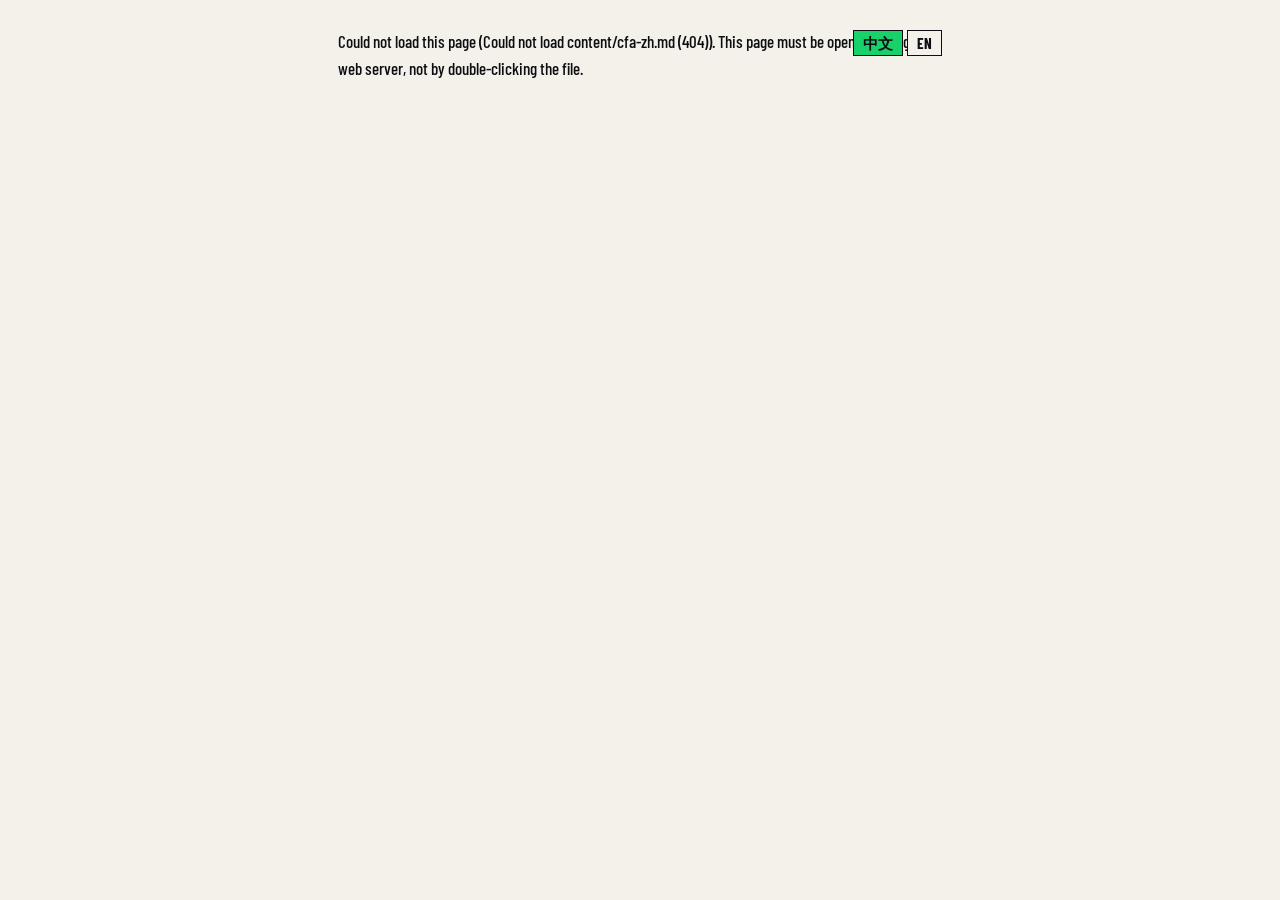
==== cfa/index.html @ 2e876322 "Add files via upload" ====
<!doctype html>
<html lang="zh-Hans">
<head>
<meta charset="utf-8">
<meta name="viewport" content="width=device-width, initial-scale=1">
<title>文献征集 Call For Articles | Dino Ge Zhang</title>
<meta name="description" content="《中文媒介理论选集》文献征集 / Call for articles: An Anthology of Sinophone Media Theory.">
<link rel="canonical" href="https://zdi.no/cfa/">

<!-- What appears when the link is shared -->
<meta property="og:type" content="website">
<meta property="og:site_name" content="Dino Ge Zhang">
<meta property="og:title" content="文献征集 Call For Articles | Dino Ge Zhang">
<meta property="og:description" content="《中文媒介理论选集》文献征集 / Call for articles: An Anthology of Sinophone Media Theory.">
<meta property="og:url" content="https://zdi.no/cfa/">
<meta property="og:image" content="https://zdi.no/assets/share-preview.jpg">
<meta property="og:image:type" content="image/jpeg">
<meta property="og:image:width" content="1200">
<meta property="og:image:height" content="630">
<meta property="og:image:alt" content="DINO ZHANG, zdi.no">
<meta name="twitter:card" content="summary_large_image">
<meta name="twitter:title" content="文献征集 Call For Articles | Dino Ge Zhang">
<meta name="twitter:description" content="《中文媒介理论选集》文献征集 / Call for articles: An Anthology of Sinophone Media Theory.">
<meta name="twitter:image" content="https://zdi.no/assets/share-preview.jpg">
<meta name="twitter:image:alt" content="DINO ZHANG, zdi.no">

<link rel="icon" href="../favicon.ico" sizes="16x16 32x32 48x48">
<link rel="icon" type="image/png" sizes="32x32" href="../assets/icons/favicon-32.png">
<link rel="apple-touch-icon" href="../assets/icons/apple-touch-icon.png">
<link rel="preconnect" href="https://fonts.googleapis.com">
<link rel="preconnect" href="https://fonts.gstatic.com" crossorigin>
<link href="https://fonts.googleapis.com/css2?family=Bungee&family=Barlow+Condensed:ital,wght@0,400;0,500;0,600;0,700;0,800;1,500;1,600&display=swap" rel="stylesheet">
<link rel="stylesheet" href="../assets/style.css">
</head>
<body class="work" data-root="../">

<div class="page" id="top">

  <!-- Language switch: Chinese is shown first; EN shows the English text -->
  <nav class="lang" aria-label="Language">
    <button type="button" data-lang="zh" lang="zh-Hans" aria-pressed="true">中文</button>
    <button type="button" data-lang="en" lang="en" aria-pressed="false">EN</button>
  </nav>

  <!-- The text comes from content/cfa-zh.md (Chinese, shown first) and content/cfa-en.md (English) -->
  <main class="doc" id="doc" lang="zh-Hans" data-default-lang="zh"
        data-content-zh="content/cfa-zh.md" data-content-en="content/cfa-en.md">
    <noscript><p>This page needs JavaScript. The text is in
      <a href="../content/cfa-zh.md">content/cfa-zh.md</a> (中文) and
      <a href="../content/cfa-en.md">content/cfa-en.md</a> (English).</p></noscript>
  </main>

</div>

<script src="../assets/content.js"></script>
<script src="../assets/doc.js"></script>
</body>
</html>
---- assets/style.css ----
/* anthropos.live: shared styles for the Home and Work pages */

:root {
  --ink: #0d0d12;
  --paper: #f4f1ea;
  --green: #19d16a;
  --green-dark: #0b5e30;
  --red: #e10a1f;
  --font: 'Barlow Condensed', 'Arial Narrow', Arial, sans-serif;
  --display: 'Bungee', 'Arial Black', Impact, sans-serif;
  --tile: 100vw;
}

*, *::before, *::after { box-sizing: border-box; }
html { -webkit-text-size-adjust: 100%; }
body { margin: 0; background: var(--ink); color: var(--ink); font-family: var(--font); font-weight: 500; }
a { color: inherit; }
a:focus-visible { outline: 3px solid var(--green); outline-offset: 2px; }

.sr-only {
  position: absolute; width: 1px; height: 1px; margin: -1px; overflow: hidden;
  clip: rect(0 0 0 0); white-space: nowrap;
}

@keyframes blink { 50% { opacity: 0; } }
@keyframes spin { from { transform: rotateY(0deg); } to { transform: rotateY(360deg); } }
@keyframes shine {
  from { background-position: 0 0, 0 0, 0 0; }
  to { background-position: var(--tile) 0, 0 0, 0 0; }
}
@keyframes drift { from { transform: translateX(var(--lw, 100vw)); } to { transform: translateX(-100%); } }

/* ------------------------------------------------------------------ HOME */

.home {
  position: relative; display: flex; flex-direction: column;
  height: 100vh; height: 100svh; min-height: 520px; overflow: hidden; background: var(--ink);
}
.home::after { /* scanlines */
  content: ''; position: absolute; inset: 0; z-index: 1; pointer-events: none;
  background-image: repeating-linear-gradient(0deg, rgba(0,0,0,.22) 0, rgba(0,0,0,.22) 1px, rgba(0,0,0,0) 1px, rgba(0,0,0,0) 3px);
}

.stage {
  position: relative; z-index: 0; flex: 1 1 auto; min-height: 0;
  display: flex; align-items: center; justify-content: center; perspective: 1800px;
}
.scene {
  --dino: min(30.5vw, 58vh);
  position: relative; width: 100%; height: calc(var(--dino) * 1.15);
  transform-style: preserve-3d; animation: spin 8s linear infinite;
  font-family: var(--display); font-size: var(--dino); line-height: 1;
}
.layer {
  position: absolute; left: 0; top: 0; width: 100%; height: 100%;
  display: flex; align-items: center; justify-content: center; white-space: nowrap;
  transform: translateZ(calc(var(--k) * var(--dino) * 0.0095));
}
.layer.side { color: var(--green-dark); }
.layer.face {
  color: transparent; -webkit-background-clip: text; background-clip: text;
  background-repeat: repeat-x, no-repeat, no-repeat;
  background-size: var(--tile) 100%, 100% 100%, 100% 100%;
  background-image:
    linear-gradient(100deg, rgba(255,255,255,0) 0%, rgba(255,255,255,0) 42%, rgba(255,255,255,.9) 50%, rgba(255,255,255,0) 58%, rgba(255,255,255,0) 100%),
    linear-gradient(180deg, rgba(255,255,255,.5) 0%, rgba(255,255,255,0) 42%, rgba(0,0,0,.32) 100%),
    linear-gradient(0deg, var(--green), var(--green));
  animation: shine 3.6s linear infinite;
}

/* floating publications */
.ticker {
  --lane: 32px;
  position: absolute; left: 0; right: 0; top: 8px; bottom: 0; z-index: 2; overflow: hidden;
  font-size: 23px; font-weight: 500; color: #fff;
  text-shadow: -1px -1px 0 #000, 1px -1px 0 #000, -1px 1px 0 #000, 1px 1px 0 #000, 0 0 6px rgba(0,0,0,.6);
}
.lane { height: var(--lane); line-height: var(--lane); overflow: hidden; white-space: nowrap; }
.dm { display: inline-block; animation: drift linear infinite; will-change: transform; }
.lane:hover .dm, .lane:focus-within .dm { animation-play-state: paused; }
.item { padding-right: 2.4em; }
.ticker a { color: #fff; text-decoration: underline; text-underline-offset: 4px; text-decoration-thickness: 2px; }
.ticker a:hover, .ticker a:focus-visible { background: var(--red); color: #fff; text-shadow: none; outline: 0; }
.ticker .err { margin: 16px; white-space: normal; line-height: 1.3; }

/* bottom bar: bio, contact, more */
.bar { position: relative; z-index: 3; display: flex; align-items: stretch; gap: 8px; padding: 8px; }
.bio { flex: 1 1 auto; padding: 18px 22px; background: var(--paper); font-size: 23px; line-height: 1.25; }
.bio p { margin: 0; }
.bio p + p { margin-top: 10px; }
.bio-loading { visibility: hidden; }
.bio a { text-decoration: underline; text-underline-offset: 3px; }
.bio a:hover { background: var(--green); }
.bio a:focus-visible { background: var(--green); outline: 3px solid var(--ink); outline-offset: 1px; }
.more {
  flex: none; width: 260px; display: flex; align-items: center; justify-content: center;
  background: var(--green); color: var(--ink); text-align: center; text-decoration: none;
  font-size: 44px; font-weight: 700; line-height: 1; letter-spacing: .01em;
}
.more:hover, .more:focus-visible { background: var(--red); color: #fff; outline: 0; }

/* ------------------------------------------------------------------ WORK */
/* A single narrow column, like an early personal homepage: [ bracket ] links,
   small highlighted section labels, a diamond before each entry, dotted rules. */

body.work { background: var(--paper); color: var(--ink); }
body.work a:focus-visible { outline: 2px solid var(--ink); outline-offset: 1px; }

.page { max-width: 640px; margin: 0 auto; padding: 28px 18px 72px; font-size: 17px; line-height: 1.2; }

.masthead .name { margin: 0 0 6px; font-size: 25px; font-weight: 800; line-height: 1.1; letter-spacing: -.005em; }
.masthead .name a { display: inline-flex; align-items: center; gap: 9px; text-decoration: none; }
.masthead .name a:hover { background: var(--green); }
.rec { display: inline-block; flex: none; width: 11px; height: 11px; border-radius: 50%; background: var(--red); animation: blink 1.4s steps(1) infinite; }


#work { margin-top: 12px; }
#work > section { padding-top: 12px; border-top: 1px dotted rgba(13,13,18,.45); }
#work > section + section { margin-top: 4px; }

.label {
  display: inline-block; margin: 0 0 7px; padding: 1px 7px;
  background: var(--green); color: var(--ink);
  font-size: 16px; font-weight: 700; line-height: 1.35; letter-spacing: .04em; text-transform: uppercase;
}

.entries { list-style: none; margin: 0; padding: 0; }
.entries li { margin: 0 0 5px; padding: 1px 4px; }
.entries li:hover { background: var(--green); }
.entries a { text-decoration: underline; text-underline-offset: 3px; }

.up { margin: 0 0 4px; text-align: right; font-size: 14px; }
.fold {
  margin: 0; padding: 2px 6px; border: 0; background: none; color: var(--ink);
  font: inherit; line-height: 1; cursor: pointer;
}
.fold:hover, .fold:focus-visible { background: var(--green); outline: 0; }
.folded .label { margin-bottom: 0; }
.folded .up { margin: -22px 0 12px; }   /* when folded, the arrow sits on the same line as the label */
.note { margin: 0; }

/* -------------------------------------------- TEXT PAGES (e.g. /cfa/) */
/* Same narrow column as the Work page; the text comes from a file in content/. */

.doc { margin-top: 12px; padding-top: 14px; border-top: 1px dotted rgba(13,13,18,.45); }
.page > .doc:first-child,
.page > .lang + .doc { margin-top: 0; padding-top: 0; border-top: 0; }   /* no name above it: no dividing line */

/* 中文 | EN switch: top right, on the same line as the page title */
.page { position: relative; }
.lang { position: absolute; top: 30px; right: 18px; display: flex; gap: 4px; }
.lang button {
  margin: 0; padding: 3px 9px; border: 1px solid var(--ink); background: var(--paper); color: var(--ink);
  font-family: 'Barlow Condensed', 'PingFang SC', 'Hiragino Sans GB', 'Microsoft YaHei', 'Noto Sans CJK SC', sans-serif;
  font-size: 15px; font-weight: 700; line-height: 1.2; cursor: pointer;
}
.lang button[aria-pressed="true"] { background: var(--green); }
.lang button:hover, .lang button:focus-visible { background: var(--green); outline: 0; }
.lang + .doc .doc-title { padding-right: 110px; }   /* keep a long title clear of the switch */

/* Chinese text: Barlow Condensed has no Chinese characters, so use good Chinese system fonts
   (these also work in mainland China, where Google Fonts are blocked), and give it more line spacing.
   The Chinese font comes FIRST so Chinese punctuation (——, “ ”, ……) is drawn full-width, as it should be. */
.doc:lang(zh) {
  font-family: 'PingFang SC', 'Hiragino Sans GB', 'Microsoft YaHei', 'Noto Sans CJK SC', 'Source Han Sans SC', 'Barlow Condensed', sans-serif;
  line-height: 1.6;
}
.doc:lang(zh) .doc-title { line-height: 1.25; }
.doc:lang(zh) .label { letter-spacing: .1em; }
.doc-title { margin: 0 0 12px; font-size: 30px; font-weight: 800; line-height: 1.05; letter-spacing: -.01em; }
.doc p { margin: 0 0 10px; }
.doc .doc-sub { margin: -6px 0 16px; font-size: 21px; font-weight: 700; line-height: 1.25; }
.doc img { display: block; max-width: 220px; height: auto; margin: 4px 0 12px; }
.doc .label { margin: 10px 0 7px; }
.doc ul { margin: 0 0 10px; padding-left: 1.1em; }
.doc li { margin: 0 0 4px; }
.doc a { text-decoration: underline; text-underline-offset: 3px; }
.doc a:hover { background: var(--green); }

/* ---------------------------------------------------------------- PHONES */

@media (max-width: 760px) {
  .scene { --dino: min(34vw, 42vh); }
  .ticker { --lane: 30px; font-size: 17px; }
  .bar { flex-direction: column; }
  .bio { font-size: 18px; padding: 14px 16px; }
  .more { width: auto; height: 60px; font-size: 30px; }

  .page { padding: 20px 14px 56px; font-size: 16px; }
  .masthead .name { font-size: 23px; }
  .doc-title { font-size: 26px; }
  .lang { top: 22px; right: 14px; }
}

@media (prefers-reduced-motion: reduce) {
  .scene, .layer.face, .dm, .rec { animation: none; }
}
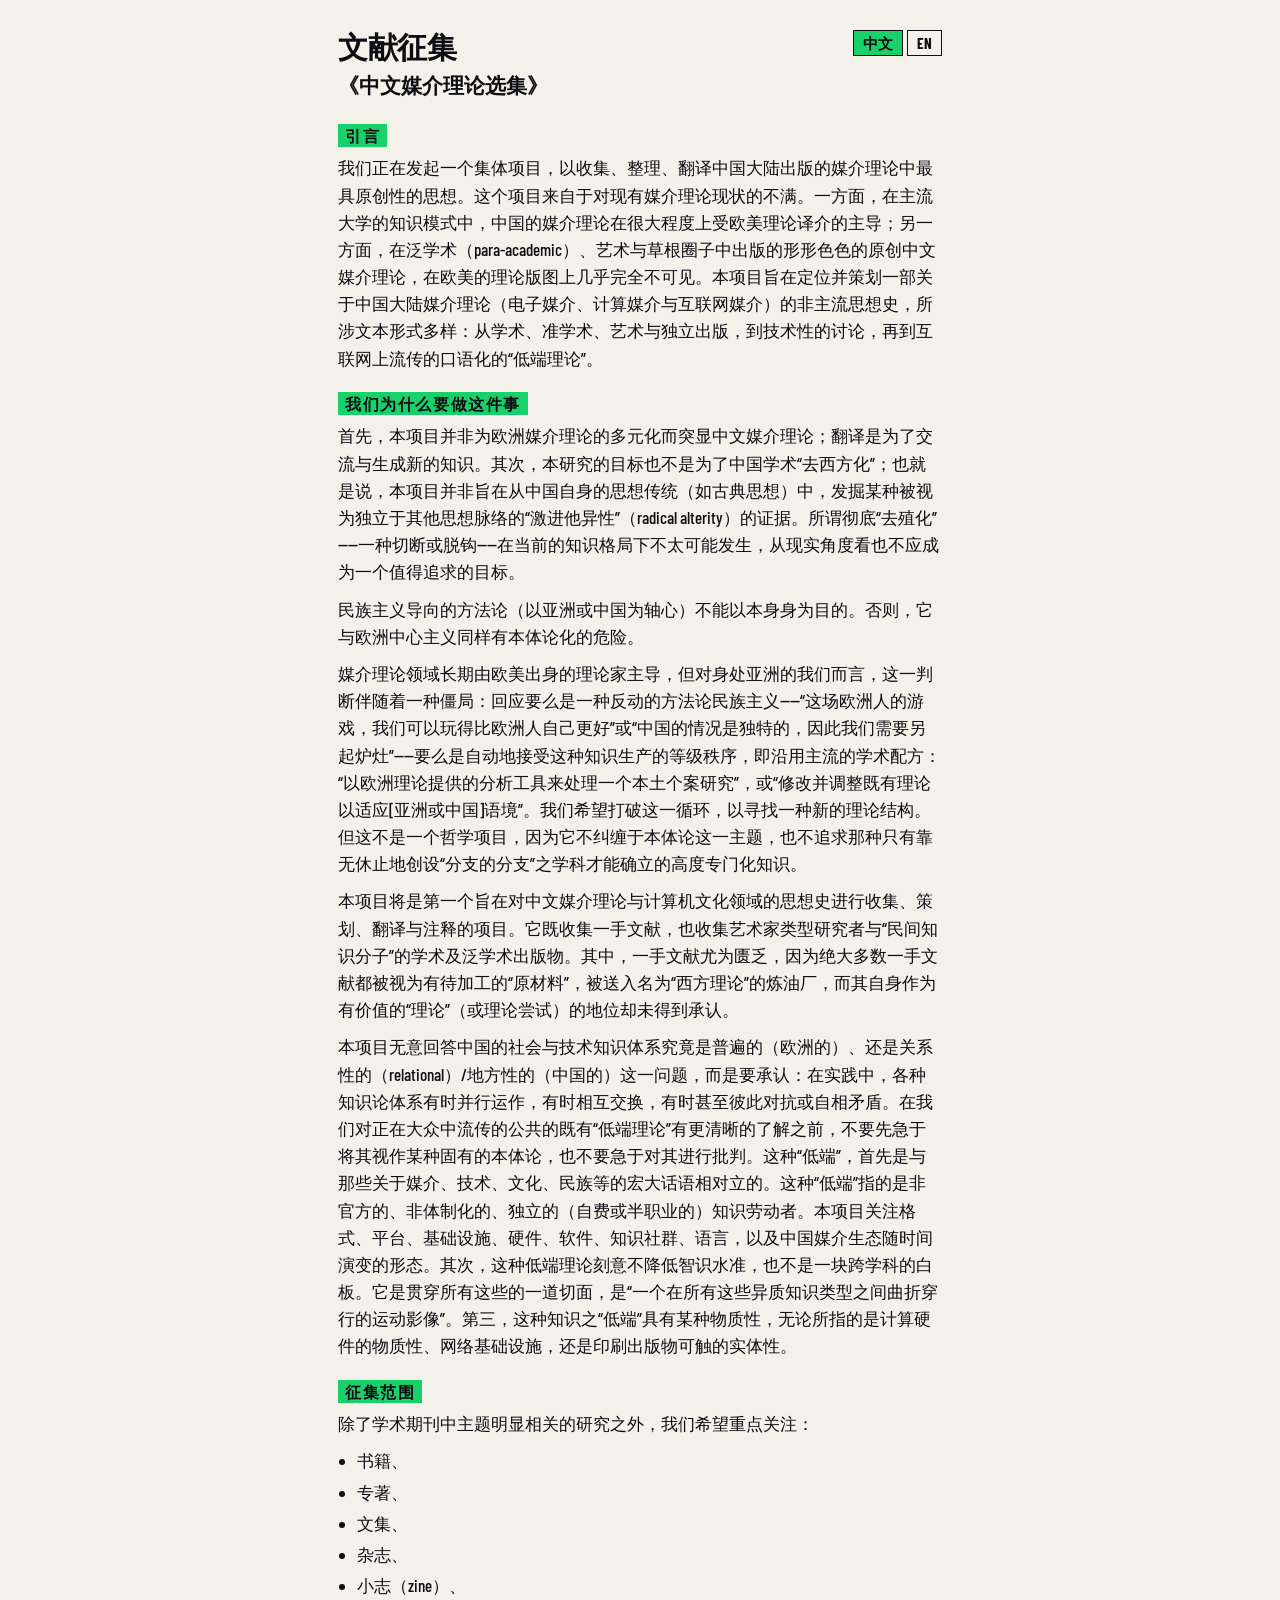
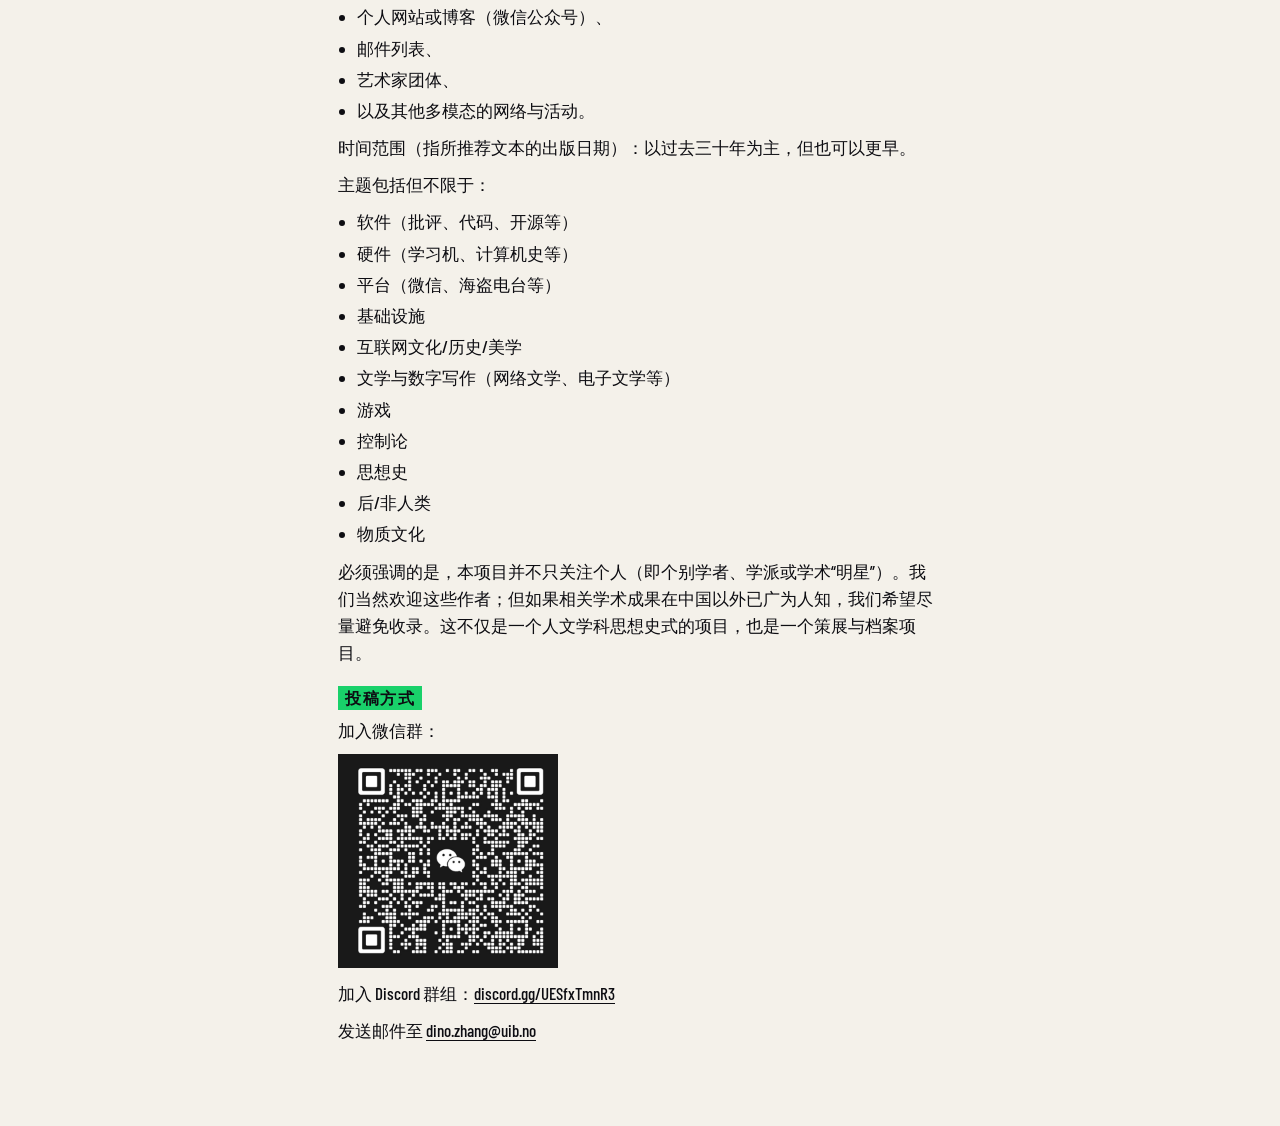
==== commit 9b8d4a68: "Add files via upload" ====
--- a/cfa/index.html
+++ b/cfa/index.html
@@ -3,14 +3,13 @@
 <head>
 <meta charset="utf-8">
 <meta name="viewport" content="width=device-width, initial-scale=1">
-<title>文献征集 Call For Articles | Dino Ge Zhang</title>
+<title>文献征集 Call For Articles</title>
 <meta name="description" content="《中文媒介理论选集》文献征集 / Call for articles: An Anthology of Sinophone Media Theory.">
 <link rel="canonical" href="https://zdi.no/cfa/">
 
 <!-- What appears when the link is shared -->
 <meta property="og:type" content="website">
-<meta property="og:site_name" content="Dino Ge Zhang">
-<meta property="og:title" content="文献征集 Call For Articles | Dino Ge Zhang">
+<meta property="og:title" content="文献征集 Call For Articles">
 <meta property="og:description" content="《中文媒介理论选集》文献征集 / Call for articles: An Anthology of Sinophone Media Theory.">
 <meta property="og:url" content="https://zdi.no/cfa/">
 <meta property="og:image" content="https://zdi.no/assets/share-preview.jpg">
@@ -19,7 +18,7 @@
 <meta property="og:image:height" content="630">
 <meta property="og:image:alt" content="DINO ZHANG, zdi.no">
 <meta name="twitter:card" content="summary_large_image">
-<meta name="twitter:title" content="文献征集 Call For Articles | Dino Ge Zhang">
+<meta name="twitter:title" content="文献征集 Call For Articles">
 <meta name="twitter:description" content="《中文媒介理论选集》文献征集 / Call for articles: An Anthology of Sinophone Media Theory.">
 <meta name="twitter:image" content="https://zdi.no/assets/share-preview.jpg">
 <meta name="twitter:image:alt" content="DINO ZHANG, zdi.no">
@@ -43,7 +42,7 @@
   </nav>
 
   <!-- The text comes from content/cfa-zh.md (Chinese, shown first) and content/cfa-en.md (English) -->
-  <main class="doc" id="doc" lang="zh-Hans" data-default-lang="zh"
+  <main class="doc" id="doc" lang="zh-Hans" data-default-lang="zh" data-title-suffix=""
         data-content-zh="content/cfa-zh.md" data-content-en="content/cfa-en.md">
     <noscript><p>This page needs JavaScript. The text is in
       <a href="../content/cfa-zh.md">content/cfa-zh.md</a> (中文) and
